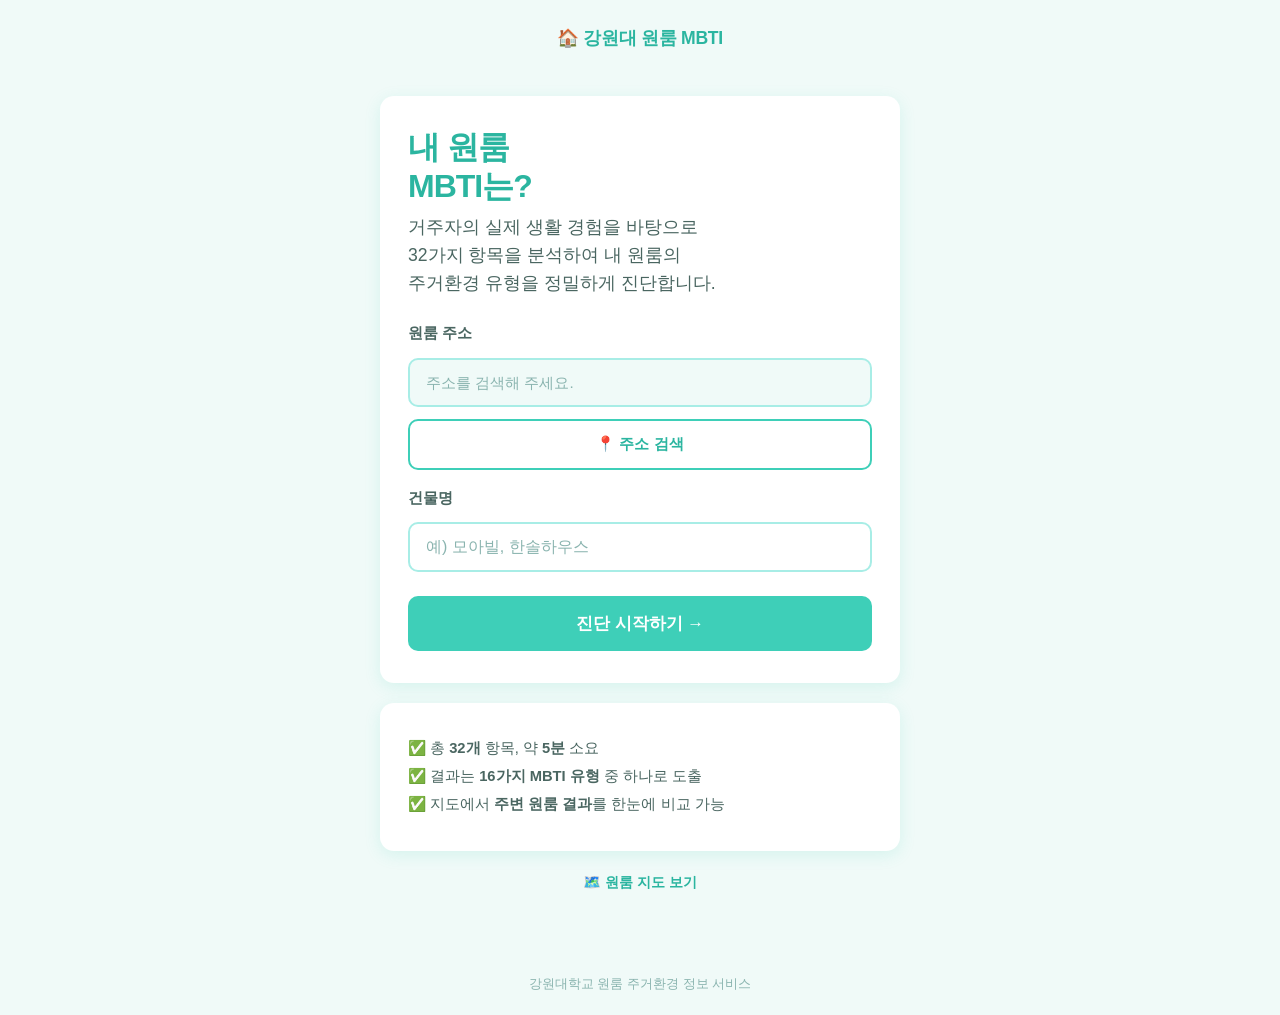
==== questions.html @ d671f886 "Add files via upload" ====
<!DOCTYPE html>
<html lang="ko">
<head>
  <meta charset="UTF-8" />
  <meta name="viewport" content="width=device-width, initial-scale=1.0" />
  <title>질문 | 내 원룸 MBTI</title>
  <link rel="stylesheet" href="style.css" />
</head>
<body>

  <header class="site-header">
    <span class="logo-text">🏠 강원대 원룸 MBTI</span>
  </header>

  <main class="page-wrap">

    <!-- 진행 상황 -->
    <div class="progress-wrap">
      <div class="progress-label">
        <span id="progressText">1 / 10</span>
        <span id="categoryText">편의성</span>
      </div>
      <div class="progress-bar">
        <div class="progress-fill" id="progressFill" style="width: 10%;"></div>
      </div>
    </div>

    <!-- 질문 카드 -->
    <div class="card" id="questionCard">
      <div>
        <span class="question-number" id="questionNumber">Q1</span>
        <span class="question-category-badge" id="questionCategory">편의성</span>
      </div>
      <p class="question-text" id="questionText">질문을 불러오는 중…</p>

      <!-- 5점 척도 선택지 — 나중에 SCALE_OPTIONS로 동적 생성 유지 -->
      <div class="scale-options" id="scaleOptions"></div>

      <div class="error-msg" id="answerError">선택지를 골라주세요.</div>
    </div>

    <!-- 이전 / 다음 버튼 -->
    <div class="nav-buttons">
      <button class="btn-secondary" id="prevBtn">← 이전</button>
      <button class="btn-primary"   id="nextBtn">다음 →</button>
    </div>

  </main>

  <footer class="site-footer">
    강원대학교 원룸 주거환경 정보 서비스
  </footer>

  <!-- 질문 목록 및 척도 데이터 -->
  <script src="questions.js"></script>
  <script>
    // 세션에서 원룸 이름 확인 — 없으면 처음으로
    const roomName = sessionStorage.getItem('roomName');
    if (!roomName) location.href = 'index.html';

    // 답변 배열 초기화 (null = 미답변)
    // 나중에 Firebase에 중간 저장 로직 추가 예정
    let answers = new Array(QUESTIONS.length).fill(null);
    let current = 0;

    const totalQ = QUESTIONS.length;

    function renderQuestion(idx) {
      const q = QUESTIONS[idx];

      // 진행 표시 업데이트
      document.getElementById('progressText').textContent = `${idx + 1} / ${totalQ}`;
      document.getElementById('categoryText').textContent = q.group;
      document.getElementById('progressFill').style.width = `${((idx + 1) / totalQ) * 100}%`;

      // 질문 내용
      document.getElementById('questionNumber').textContent = `Q${idx + 1}`;
      document.getElementById('questionCategory').textContent = q.group;
      document.getElementById('questionText').textContent = q.text;

      // 선택지 동적 렌더링 (SCALE_OPTIONS 배열 기반)
      const container = document.getElementById('scaleOptions');
      container.innerHTML = '';
      SCALE_OPTIONS.forEach(opt => {
        const label = document.createElement('label');
        label.className = 'scale-option' + (answers[idx] === opt.value ? ' selected' : '');

        const radio = document.createElement('input');
        radio.type = 'radio';
        radio.name = 'scale';
        radio.value = opt.value;
        if (answers[idx] === opt.value) radio.checked = true;

        radio.addEventListener('change', () => {
          answers[idx] = opt.value;
          document.querySelectorAll('.scale-option').forEach(el => el.classList.remove('selected'));
          label.classList.add('selected');
          document.getElementById('answerError').classList.remove('visible');
        });

        const span = document.createElement('span');
        span.className = 'scale-label';
        span.textContent = opt.label;

        label.appendChild(radio);
        label.appendChild(span);
        container.appendChild(label);
      });

      // 이전 버튼 표시 제어
      document.getElementById('prevBtn').style.visibility = idx === 0 ? 'hidden' : 'visible';
      // 마지막 질문이면 버튼 텍스트 변경
      document.getElementById('nextBtn').textContent = idx === totalQ - 1 ? '결과 보기 →' : '다음 →';

      document.getElementById('answerError').classList.remove('visible');
    }

    document.getElementById('nextBtn').addEventListener('click', () => {
      if (answers[current] === null) {
        document.getElementById('answerError').classList.add('visible');
        return;
      }
      if (current < totalQ - 1) {
        current++;
        renderQuestion(current);
      } else {
        // 모든 답변 완료 — 세션에 저장 후 결과 페이지로 이동
        // 나중에 Firebase에 결과 저장 로직 추가 예정
        sessionStorage.setItem('answers', JSON.stringify(answers));
        location.href = 'result.html';
      }
    });

    document.getElementById('prevBtn').addEventListener('click', () => {
      if (current > 0) {
        current--;
        renderQuestion(current);
      }
    });

    // 초기 렌더
    renderQuestion(0);
  </script>

</body>
</html>
---- style.css ----
/* =============================================
   전체 공통 스타일 — 민트 계열 색상 테마
   ============================================= */

:root {
  --mint-dark:   #2bb5a0;
  --mint:        #3ecfb8;
  --mint-light:  #a8ede6;
  --mint-bg:     #f0faf8;
  --text-dark:   #1e2d2b;
  --text-mid:    #4a6661;
  --text-light:  #8ab4af;
  --white:       #ffffff;
  --shadow:      0 4px 16px rgba(62, 207, 184, 0.15);
  --radius:      14px;
}

/* ── 리셋 & 기본 ── */
*, *::before, *::after { box-sizing: border-box; margin: 0; padding: 0; }

body {
  font-family: 'Pretendard', 'Apple SD Gothic Neo', 'Noto Sans KR', sans-serif;
  background: var(--mint-bg);
  color: var(--text-dark);
  min-height: 100vh;
  line-height: 1.6;
}

a { text-decoration: none; color: inherit; }

/* ── 레이아웃 래퍼 ── */
.page-wrap {
  max-width: 560px;
  margin: 0 auto;
  padding: 28px 20px 60px;
}

/* ── 헤더 ── */
.site-header {
  text-align: center;
  padding: 24px 0 16px;
}

.site-header .logo-text {
  font-size: 1.1rem;
  font-weight: 700;
  color: var(--mint-dark);
  letter-spacing: -0.3px;
}

/* ── 카드 ── */
.card {
  background: var(--white);
  border-radius: var(--radius);
  box-shadow: var(--shadow);
  padding: 32px 28px;
  margin-bottom: 20px;
}

/* ── 타이틀 ── */
.main-title {
  font-size: 2rem;
  font-weight: 800;
  color: var(--mint-dark);
  letter-spacing: -1px;
  line-height: 1.2;
}

.sub-title {
  font-size: 1.1rem;
  color: var(--text-mid);
  margin-top: 8px;
}

/* ── 입력 필드 ── */
.input-group {
  margin-top: 24px;
  display: flex;
  flex-direction: column;
  gap: 10px;
}

.input-label {
  font-size: 0.95rem;
  font-weight: 600;
  color: var(--text-mid);
}

.text-input {
  width: 100%;
  padding: 14px 16px;
  border: 2px solid var(--mint-light);
  border-radius: 10px;
  font-size: 1rem;
  color: var(--text-dark);
  background: var(--white);
  transition: border-color 0.2s;
  outline: none;
}

.text-input:focus {
  border-color: var(--mint);
}

.text-input::placeholder {
  color: var(--text-light);
}

/* ── 버튼 ── */
.btn-primary {
  display: block;
  width: 100%;
  padding: 16px;
  background: var(--mint);
  color: var(--white);
  font-size: 1.05rem;
  font-weight: 700;
  border: none;
  border-radius: 10px;
  cursor: pointer;
  text-align: center;
  transition: background 0.2s, transform 0.1s;
  margin-top: 12px;
}

.btn-primary:hover  { background: var(--mint-dark); }
.btn-primary:active { transform: scale(0.98); }

.btn-secondary {
  display: inline-block;
  padding: 12px 24px;
  background: transparent;
  color: var(--mint-dark);
  font-size: 0.95rem;
  font-weight: 600;
  border: 2px solid var(--mint);
  border-radius: 10px;
  cursor: pointer;
  transition: background 0.2s, color 0.2s;
  margin-top: 10px;
}

.btn-secondary:hover {
  background: var(--mint-light);
}

/* ── 에러 메시지 ── */
.error-msg {
  display: none;
  font-size: 0.85rem;
  color: #e07b7b;
  margin-top: 6px;
}

.error-msg.visible { display: block; }

/* ── 진행 바 ── */
.progress-wrap {
  margin-bottom: 24px;
}

.progress-label {
  display: flex;
  justify-content: space-between;
  font-size: 0.85rem;
  color: var(--text-mid);
  margin-bottom: 6px;
}

.progress-bar {
  height: 8px;
  background: var(--mint-light);
  border-radius: 99px;
  overflow: hidden;
}

.progress-fill {
  height: 100%;
  background: var(--mint);
  border-radius: 99px;
  transition: width 0.4s ease;
}

/* ── 질문 카드 ── */
.question-number {
  font-size: 0.8rem;
  font-weight: 700;
  color: var(--mint);
  text-transform: uppercase;
  letter-spacing: 0.5px;
}

.question-category-badge {
  display: inline-block;
  background: var(--mint-bg);
  color: var(--mint-dark);
  font-size: 0.78rem;
  font-weight: 600;
  padding: 3px 10px;
  border-radius: 99px;
  margin-left: 8px;
  border: 1px solid var(--mint-light);
}

.question-text {
  font-size: 1.1rem;
  font-weight: 600;
  margin: 14px 0 20px;
  color: var(--text-dark);
  line-height: 1.5;
}

/* ── 5점 척도 ── */
.scale-options {
  display: flex;
  flex-direction: column;
  gap: 10px;
}

.scale-option {
  display: flex;
  align-items: center;
  gap: 12px;
  padding: 12px 16px;
  border: 2px solid var(--mint-light);
  border-radius: 10px;
  cursor: pointer;
  transition: border-color 0.15s, background 0.15s;
}

.scale-option:hover {
  border-color: var(--mint);
  background: var(--mint-bg);
}

.scale-option input[type="radio"] {
  accent-color: var(--mint);
  width: 18px;
  height: 18px;
  flex-shrink: 0;
}

.scale-option.selected {
  border-color: var(--mint);
  background: var(--mint-bg);
}

.scale-label {
  font-size: 0.95rem;
  color: var(--text-dark);
}

/* ── 네비게이션 버튼 ── */
.nav-buttons {
  display: flex;
  gap: 10px;
  margin-top: 20px;
}

.nav-buttons .btn-primary,
.nav-buttons .btn-secondary {
  flex: 1;
  margin-top: 0;
  padding: 16px;
  font-size: 1.05rem;
}

/* ── 결과 페이지 ── */
.result-room-name {
  font-size: 0.9rem;
  color: var(--text-mid);
  font-weight: 500;
  margin-bottom: 8px;
}

/* 유형 코드 + 별명 */
.type-emoji {
  font-size: 3.2rem;
  margin: 8px 0 4px;
}

.type-code {
  font-size: 2.6rem;
  font-weight: 900;
  letter-spacing: 6px;
  color: var(--mint-dark);
  line-height: 1.1;
}

.type-nickname {
  font-size: 1.05rem;
  font-weight: 700;
  color: var(--text-mid);
  margin-top: 6px;
}

.result-description {
  font-size: 0.95rem;
  color: var(--text-mid);
  line-height: 1.75;
}

/* ── MBTI 축 퍼센트 바 ── */
.axis-block {
  margin-bottom: 20px;
}

.axis-name {
  font-size: 0.72rem;
  font-weight: 600;
  color: var(--text-light);
  letter-spacing: 0.3px;
  margin-bottom: 5px;
}

.axis-row {
  display: flex;
  align-items: center;
  gap: 6px;
}

/* 왼쪽 그룹: [글자] [라벨] [퍼센트] */
.axis-left-group,
.axis-right-group {
  display: flex;
  align-items: center;
  gap: 3px;
  flex: 1;
  min-width: 0;
}

.axis-left-group  { justify-content: flex-end; }
.axis-right-group { justify-content: flex-start; }

/* 작은 알파벳 글자 */
.axis-letter-tag {
  font-size: 0.68rem;
  font-weight: 800;
  color: var(--text-light);
  flex-shrink: 0;
  line-height: 1;
}

.axis-letter-tag.is-winner {
  color: var(--mint-dark);
}

/* 유형 라벨 텍스트 */
.axis-label-text {
  font-size: 0.8rem;
  font-weight: 700;
  color: var(--text-light);
  white-space: nowrap;
  overflow: hidden;
  text-overflow: ellipsis;
  line-height: 1.2;
}

.axis-label-text.is-winner {
  color: var(--mint-dark);
}

/* 퍼센트 숫자 */
.axis-pct-num {
  font-size: 0.78rem;
  font-weight: 700;
  color: var(--text-light);
  flex-shrink: 0;
  min-width: 30px;
  line-height: 1;
}

.axis-left-group  .axis-pct-num { text-align: right; }
.axis-right-group .axis-pct-num { text-align: left; }

.axis-pct-num.is-winner { color: var(--mint-dark); }

/* 바 트랙 */
.axis-track {
  flex: 0 0 36%;
  height: 12px;
  background: var(--mint-light);
  border-radius: 99px;
  overflow: hidden;
}

.axis-fill {
  height: 100%;
  background: var(--mint);
  border-radius: 99px;
  width: 0;
  transition: width 0.9s cubic-bezier(0.4, 0, 0.2, 1);
}

/* 모바일 600px 이하: 라벨 축소 */
@media (max-width: 400px) {
  .axis-label-text { font-size: 0.7rem; }
  .axis-pct-num    { font-size: 0.7rem; min-width: 26px; }
  .axis-track      { flex: 0 0 30%; }
}

/* ── 카테고리 점수 ── */
.score-section-title {
  font-size: 0.95rem;
  font-weight: 700;
  color: var(--text-mid);
  margin-bottom: 14px;
}

.score-row {
  display: flex;
  align-items: center;
  gap: 12px;
  margin-bottom: 10px;
}

.score-cat-name {
  width: 80px;
  font-size: 0.85rem;
  font-weight: 600;
  color: var(--text-mid);
  flex-shrink: 0;
}

.score-bar-wrap {
  flex: 1;
  height: 10px;
  background: var(--mint-light);
  border-radius: 99px;
  overflow: hidden;
}

.score-bar-fill {
  height: 100%;
  background: var(--mint);
  border-radius: 99px;
  transition: width 0.6s ease;
}

.score-val {
  font-size: 0.85rem;
  font-weight: 700;
  color: var(--mint-dark);
  width: 28px;
  text-align: right;
  flex-shrink: 0;
}

/* ── 공유 / 액션 버튼 그룹 ── */
.action-group {
  display: flex;
  flex-direction: column;
  gap: 10px;
  margin-top: 20px;
}

/* ── 검색 결과 목록 ── */
.search-result-header {
  font-size: 0.9rem;
  color: var(--text-mid);
  margin-bottom: 16px;
}

.result-card {
  background: var(--white);
  border: 2px solid var(--mint-light);
  border-radius: var(--radius);
  padding: 18px 20px;
  margin-bottom: 12px;
  display: flex;
  align-items: center;
  gap: 16px;
}

.result-card-emoji {
  font-size: 2rem;
  flex-shrink: 0;
}

.result-card-body { flex: 1; }

.result-card-type {
  font-size: 1rem;
  font-weight: 700;
  color: var(--mint-dark);
}

.result-card-date {
  font-size: 0.8rem;
  color: var(--text-light);
  margin-top: 2px;
}

.result-card-tagline {
  font-size: 0.85rem;
  color: var(--text-mid);
  margin-top: 4px;
}

/* ── 빈 결과 ── */
.empty-state {
  text-align: center;
  padding: 40px 20px;
  color: var(--text-light);
}

.empty-state .empty-icon {
  font-size: 2.5rem;
  display: block;
  margin-bottom: 12px;
}

/* ── 링크 텍스트 ── */
.link-text {
  display: block;
  text-align: center;
  font-size: 0.9rem;
  color: var(--mint-dark);
  margin-top: 16px;
  font-weight: 600;
  cursor: pointer;
}

.link-text:hover { text-decoration: underline; }

/* ── 하단 푸터 ── */
.site-footer {
  text-align: center;
  font-size: 0.8rem;
  color: var(--text-light);
  padding: 20px 0;
}

/* ── 반응형 ── */
@media (max-width: 400px) {
  .card { padding: 24px 18px; }
  .main-title { font-size: 1.7rem; }
  .scale-option { padding: 10px 12px; }
}

/* ==============================================
   index.html — 주소 검색 UI
   ============================================== */
.address-box {
  width: 100%;
  min-height: 48px;
  padding: 12px 16px;
  border: 2px solid var(--mint-light);
  border-radius: 10px;
  background: var(--mint-bg);
  font-size: 0.95rem;
  color: var(--text-dark);
  display: flex;
  align-items: center;
  line-height: 1.4;
  word-break: keep-all;
}

.address-placeholder { color: var(--text-light); }

.btn-address {
  width: 100%;
  padding: 13px;
  background: var(--white);
  border: 2px solid var(--mint);
  border-radius: 10px;
  color: var(--mint-dark);
  font-size: 0.95rem;
  font-weight: 700;
  cursor: pointer;
  transition: background 0.2s;
}
.btn-address:hover { background: var(--mint-bg); }

/* ==============================================
   search.html — 지도 & 패널 레이아웃
   ============================================== */

/* 검색 페이지: body 스크롤 잠금, 지도가 풀화면 */
.search-page {
  overflow: hidden;
  height: 100dvh;
}

/* 헤더 (검색 페이지용, 얇게) */
.search-header {
  position: fixed;
  top: 0; left: 0; right: 0;
  z-index: 30;
  height: 52px;
  display: flex;
  align-items: center;
  justify-content: space-between;
  padding: 0 16px;
  background: var(--white);
  box-shadow: 0 1px 6px rgba(0,0,0,0.08);
}

.header-cta {
  font-size: 0.85rem;
  font-weight: 700;
  color: var(--mint-dark);
  text-decoration: none;
  background: var(--mint-bg);
  padding: 6px 12px;
  border-radius: 99px;
  border: 1px solid var(--mint-light);
  transition: background 0.2s;
}
.header-cta:hover { background: var(--mint-light); }

/* 지도: 헤더 아래 전체 */
#map {
  position: fixed;
  top: 52px; left: 0; right: 0; bottom: 0;
  z-index: 1;
}

/* 지도 위 힌트 */
.map-hint {
  position: fixed;
  top: 64px;
  left: 50%;
  transform: translateX(-50%);
  background: rgba(30, 45, 43, 0.72);
  color: #fff;
  padding: 6px 16px;
  border-radius: 99px;
  font-size: 0.78rem;
  font-weight: 500;
  z-index: 20;
  pointer-events: none;
  transition: opacity 0.8s ease;
  white-space: nowrap;
}

/* 로딩 오버레이 */
.loading-overlay {
  position: fixed;
  top: 52px; left: 0; right: 0; bottom: 0;
  background: rgba(255,255,255,0.92);
  display: flex;
  flex-direction: column;
  align-items: center;
  justify-content: center;
  gap: 12px;
  z-index: 40;
  font-size: 0.9rem;
  color: var(--text-mid);
}

.loading-spinner {
  width: 36px; height: 36px;
  border: 3px solid var(--mint-light);
  border-top-color: var(--mint);
  border-radius: 50%;
  animation: spin 0.75s linear infinite;
}

@keyframes spin { to { transform: rotate(360deg); } }

/* 빈 상태 (지도 위) */
.map-empty-state {
  position: fixed;
  top: 52px; left: 0; right: 0; bottom: 0;
  display: none;
  flex-direction: column;
  align-items: center;
  justify-content: center;
  gap: 8px;
  font-size: 0.9rem;
  color: var(--text-light);
  text-align: center;
  line-height: 1.8;
  z-index: 35;
  background: rgba(240,250,248,0.95);
  pointer-events: none;
}

/* 딤 오버레이 */
.dim-overlay {
  position: fixed;
  inset: 0;
  background: rgba(0,0,0,0.28);
  z-index: 100;
  display: none;
}
.dim-overlay.active { display: block; }

/* ── 바텀 패널 (공통) ── */
.bottom-panel {
  position: fixed;
  bottom: 0; left: 0; right: 0;
  max-height: 68vh;
  background: var(--white);
  border-radius: 20px 20px 0 0;
  box-shadow: 0 -4px 24px rgba(0,0,0,0.14);
  transform: translateY(100%);
  transition: transform 0.32s cubic-bezier(0.4, 0, 0.2, 1);
  overflow-y: auto;
  z-index: 200;
  -webkit-overflow-scrolling: touch;
}
.bottom-panel.open { transform: translateY(0); }

.panel-handle {
  width: 38px; height: 4px;
  background: var(--mint-light);
  border-radius: 99px;
  margin: 12px auto 4px;
  flex-shrink: 0;
}

.panel-header {
  display: flex;
  align-items: center;
  gap: 6px;
  padding: 6px 16px 12px;
  border-bottom: 1px solid var(--mint-light);
  position: sticky;
  top: 0;
  background: var(--white);
  z-index: 1;
}

.panel-header h3 {
  flex: 1;
  font-size: 1rem;
  font-weight: 700;
  color: var(--text-dark);
  margin: 0;
  white-space: nowrap;
  overflow: hidden;
  text-overflow: ellipsis;
}

.panel-close-btn {
  background: none; border: none;
  font-size: 1.05rem; color: var(--text-light);
  cursor: pointer; padding: 4px; line-height: 1;
  flex-shrink: 0;
}

.panel-back-btn {
  background: none; border: none;
  font-size: 0.82rem; font-weight: 700;
  color: var(--mint-dark); cursor: pointer;
  padding: 4px 6px 4px 0; flex-shrink: 0;
}

/* ── 원룸 목록 (클러스터 패널) ── */
.room-list { padding: 12px 16px 24px; }

.room-list-item {
  display: flex;
  align-items: center;
  gap: 12px;
  padding: 13px 14px;
  background: var(--mint-bg);
  border-radius: 12px;
  margin-bottom: 9px;
  cursor: pointer;
  transition: background 0.15s;
}
.room-list-item:hover { background: var(--mint-light); }

.room-list-icon { font-size: 1.5rem; flex-shrink: 0; }

.room-list-info { flex: 1; min-width: 0; }

.room-list-name {
  font-size: 0.95rem; font-weight: 700;
  color: var(--text-dark);
  white-space: nowrap; overflow: hidden; text-overflow: ellipsis;
}

.room-list-meta {
  font-size: 0.76rem; color: var(--text-light); margin-top: 2px;
  white-space: nowrap; overflow: hidden; text-overflow: ellipsis;
}

.room-list-arrow {
  font-size: 1.2rem; color: var(--text-light); flex-shrink: 0;
}

/* ── 상세 패널 ── */
.detail-content { padding: 14px 16px 32px; }

.detail-address {
  font-size: 0.8rem; color: var(--text-light); margin-bottom: 12px;
}

.detail-summary {
  display: flex; flex-wrap: wrap; gap: 8px; margin-bottom: 4px;
}

.summary-chip {
  border: 1.5px solid var(--mint-light);
  border-radius: 99px;
  padding: 5px 13px;
  font-size: 0.8rem;
  font-weight: 600;
  color: var(--mint-dark);
  background: var(--mint-bg);
}

/* 유형 순위 */
.type-rank-list { display: flex; flex-direction: column; gap: 8px; }

.type-rank-row {
  display: flex;
  align-items: center;
  gap: 10px;
  background: var(--mint-bg);
  border-radius: 10px;
  padding: 10px 13px;
}

.rank-badge {
  width: 22px; height: 22px;
  border-radius: 50%;
  background: var(--mint);
  color: #fff;
  font-size: 0.68rem; font-weight: 800;
  display: flex; align-items: center; justify-content: center;
  flex-shrink: 0;
}

.rank-emoji { font-size: 1.2rem; flex-shrink: 0; }

.rank-info { flex: 1; min-width: 0; display: flex; align-items: baseline; gap: 6px; flex-wrap: wrap; }

.rank-code { font-size: 0.95rem; font-weight: 800; }

.rank-name { font-size: 0.78rem; color: var(--text-mid); }

.rank-count {
  font-size: 0.78rem; font-weight: 600;
  color: var(--text-light); flex-shrink: 0;
}
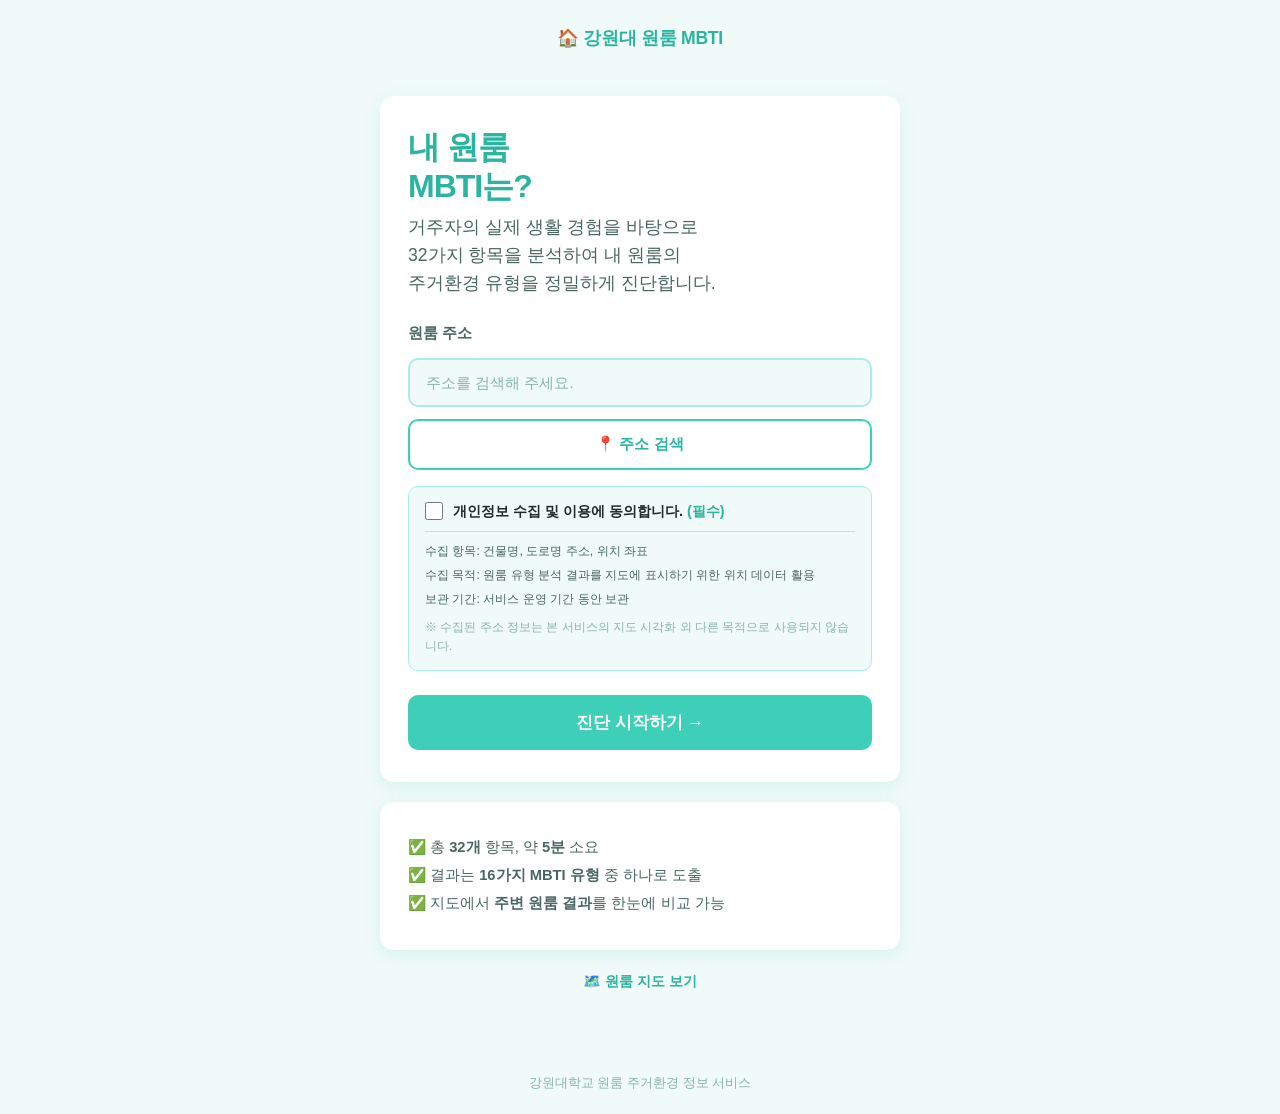
==== commit bc7d1bb8: "Add files via upload" ====
--- a/questions.html
+++ b/questions.html
@@ -54,9 +54,9 @@
   <!-- 질문 목록 및 척도 데이터 -->
   <script src="questions.js"></script>
   <script>
-    // 세션에서 원룸 이름 확인 — 없으면 처음으로
-    const roomName = sessionStorage.getItem('roomName');
-    if (!roomName) location.href = 'index.html';
+    // 세션에서 주소 확인 — 없으면 처음으로
+    const address = sessionStorage.getItem('address');
+    if (!address) location.href = 'index.html';
 
     // 답변 배열 초기화 (null = 미답변)
     // 나중에 Firebase에 중간 저장 로직 추가 예정
--- a/style.css
+++ b/style.css
@@ -571,6 +571,64 @@
   transition: background 0.2s;
 }
 .btn-address:hover { background: var(--mint-bg); }
+
+/* ── 개인정보 수집 동의 ── */
+.privacy-box {
+  width: 100%;
+  background: var(--mint-bg);
+  border: 1px solid var(--mint-light);
+  border-radius: 10px;
+  padding: 14px 16px;
+  margin-top: 4px;
+}
+
+.privacy-check-row {
+  display: flex;
+  align-items: center;
+  gap: 10px;
+  cursor: pointer;
+}
+
+.privacy-check-row input[type="checkbox"] {
+  width: 18px;
+  height: 18px;
+  min-width: 18px;
+  accent-color: var(--mint-dark);
+  cursor: pointer;
+}
+
+.privacy-check-label {
+  font-size: 0.9rem;
+  font-weight: 600;
+  color: var(--text-dark);
+  line-height: 1.4;
+}
+
+.privacy-check-label em {
+  font-style: normal;
+  color: var(--mint-dark);
+}
+
+.privacy-detail {
+  margin-top: 10px;
+  padding-top: 10px;
+  border-top: 1px solid var(--mint-light);
+  display: flex;
+  flex-direction: column;
+  gap: 4px;
+}
+
+.privacy-detail p {
+  font-size: 0.78rem;
+  color: var(--text-mid);
+  line-height: 1.6;
+}
+
+.privacy-detail .privacy-notice {
+  margin-top: 4px;
+  color: var(--text-light);
+  font-size: 0.75rem;
+}
 
 /* ==============================================
    search.html — 지도 & 패널 레이아웃
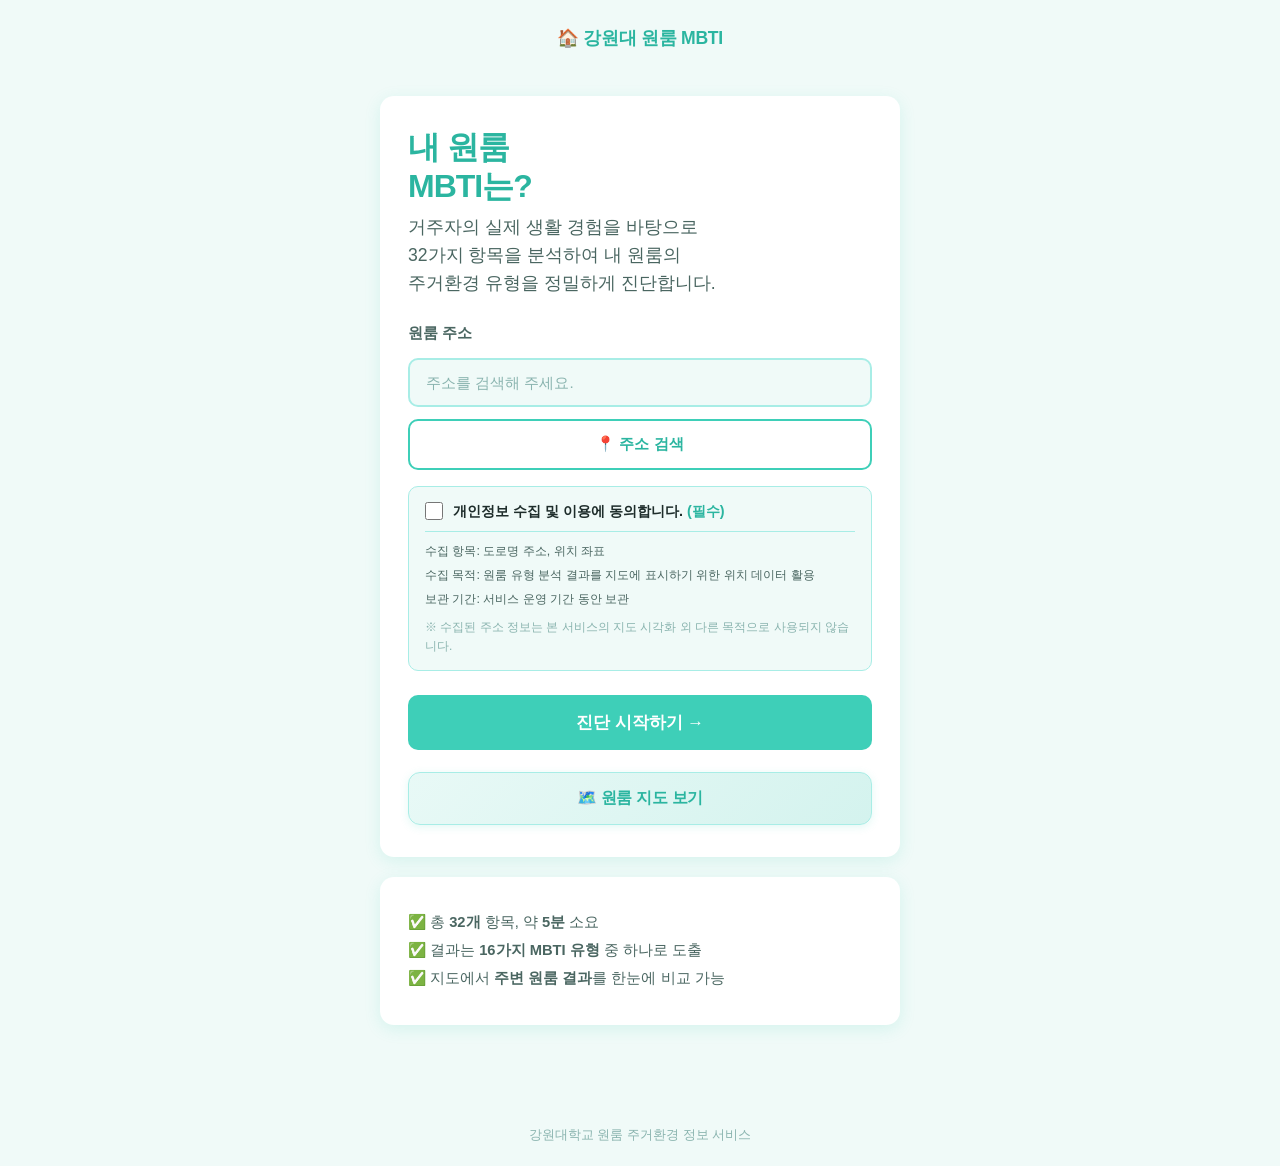
==== commit ae28b9df: "Add files via upload" ====
--- a/questions.html
+++ b/questions.html
@@ -8,7 +8,8 @@
 </head>
 <body>
 
-  <header class="site-header">
+  <header class="site-header" style="position:relative;">
+    <button class="btn-home-back" onclick="confirmHome()">← 홈</button>
     <span class="logo-text">🏠 강원대 원룸 MBTI</span>
   </header>
 
@@ -138,6 +139,13 @@
       }
     });
 
+    // 홈으로 돌아가기 확인
+    function confirmHome() {
+      if (confirm('홈으로 돌아가면 진행 중인 답변이 초기화됩니다.\n돌아가시겠어요?')) {
+        location.href = 'index.html';
+      }
+    }
+
     // 초기 렌더
     renderQuestion(0);
   </script>
--- a/style.css
+++ b/style.css
@@ -126,6 +126,29 @@
 .btn-primary:hover  { background: var(--mint-dark); }
 .btn-primary:active { transform: scale(0.98); }
 
+.btn-map {
+  display: block;
+  width: 100%;
+  padding: 15px;
+  background: linear-gradient(135deg, #e8f9f6 0%, #d4f3ee 100%);
+  color: var(--mint-dark);
+  border: 1.5px solid var(--mint-light);
+  border-radius: 12px;
+  font-size: 1rem;
+  font-weight: 700;
+  cursor: pointer;
+  letter-spacing: -0.3px;
+  box-shadow: 0 2px 8px rgba(62, 207, 184, 0.15);
+  transition: background 0.2s, box-shadow 0.2s, transform 0.1s;
+  margin-top: 10px;
+}
+
+.btn-map:hover {
+  background: linear-gradient(135deg, #d4f3ee 0%, #bfede7 100%);
+  box-shadow: 0 4px 12px rgba(62, 207, 184, 0.25);
+}
+.btn-map:active { transform: scale(0.98); }
+
 .btn-secondary {
   display: inline-block;
   padding: 12px 24px;
@@ -379,18 +402,47 @@
 .axis-track {
   flex: 0 0 36%;
   height: 12px;
-  background: var(--mint-light);
+  background: var(--mint-bg);
   border-radius: 99px;
   overflow: hidden;
-}
-
-.axis-fill {
+  display: flex;
+}
+
+.axis-fill-left {
   height: 100%;
-  background: var(--mint);
-  border-radius: 99px;
+  background: var(--mint-dark);
+  border-radius: 0;
   width: 0;
+  flex-shrink: 0;
   transition: width 0.9s cubic-bezier(0.4, 0, 0.2, 1);
 }
+
+.axis-fill-right {
+  height: 100%;
+  background: var(--mint-light);
+  border-radius: 0;
+  width: 0;
+  flex-shrink: 0;
+  transition: width 0.9s cubic-bezier(0.4, 0, 0.2, 1);
+}
+
+/* ── 질문 페이지 홈 버튼 ── */
+.btn-home-back {
+  position: absolute;
+  left: 16px;
+  top: 50%;
+  transform: translateY(-50%);
+  background: none;
+  border: none;
+  font-size: 0.85rem;
+  font-weight: 600;
+  color: var(--mint-dark);
+  cursor: pointer;
+  padding: 4px 8px;
+  border-radius: 6px;
+  transition: background 0.15s;
+}
+.btn-home-back:hover { background: var(--mint-bg); }
 
 /* 모바일 600px 이하: 라벨 축소 */
 @media (max-width: 400px) {
